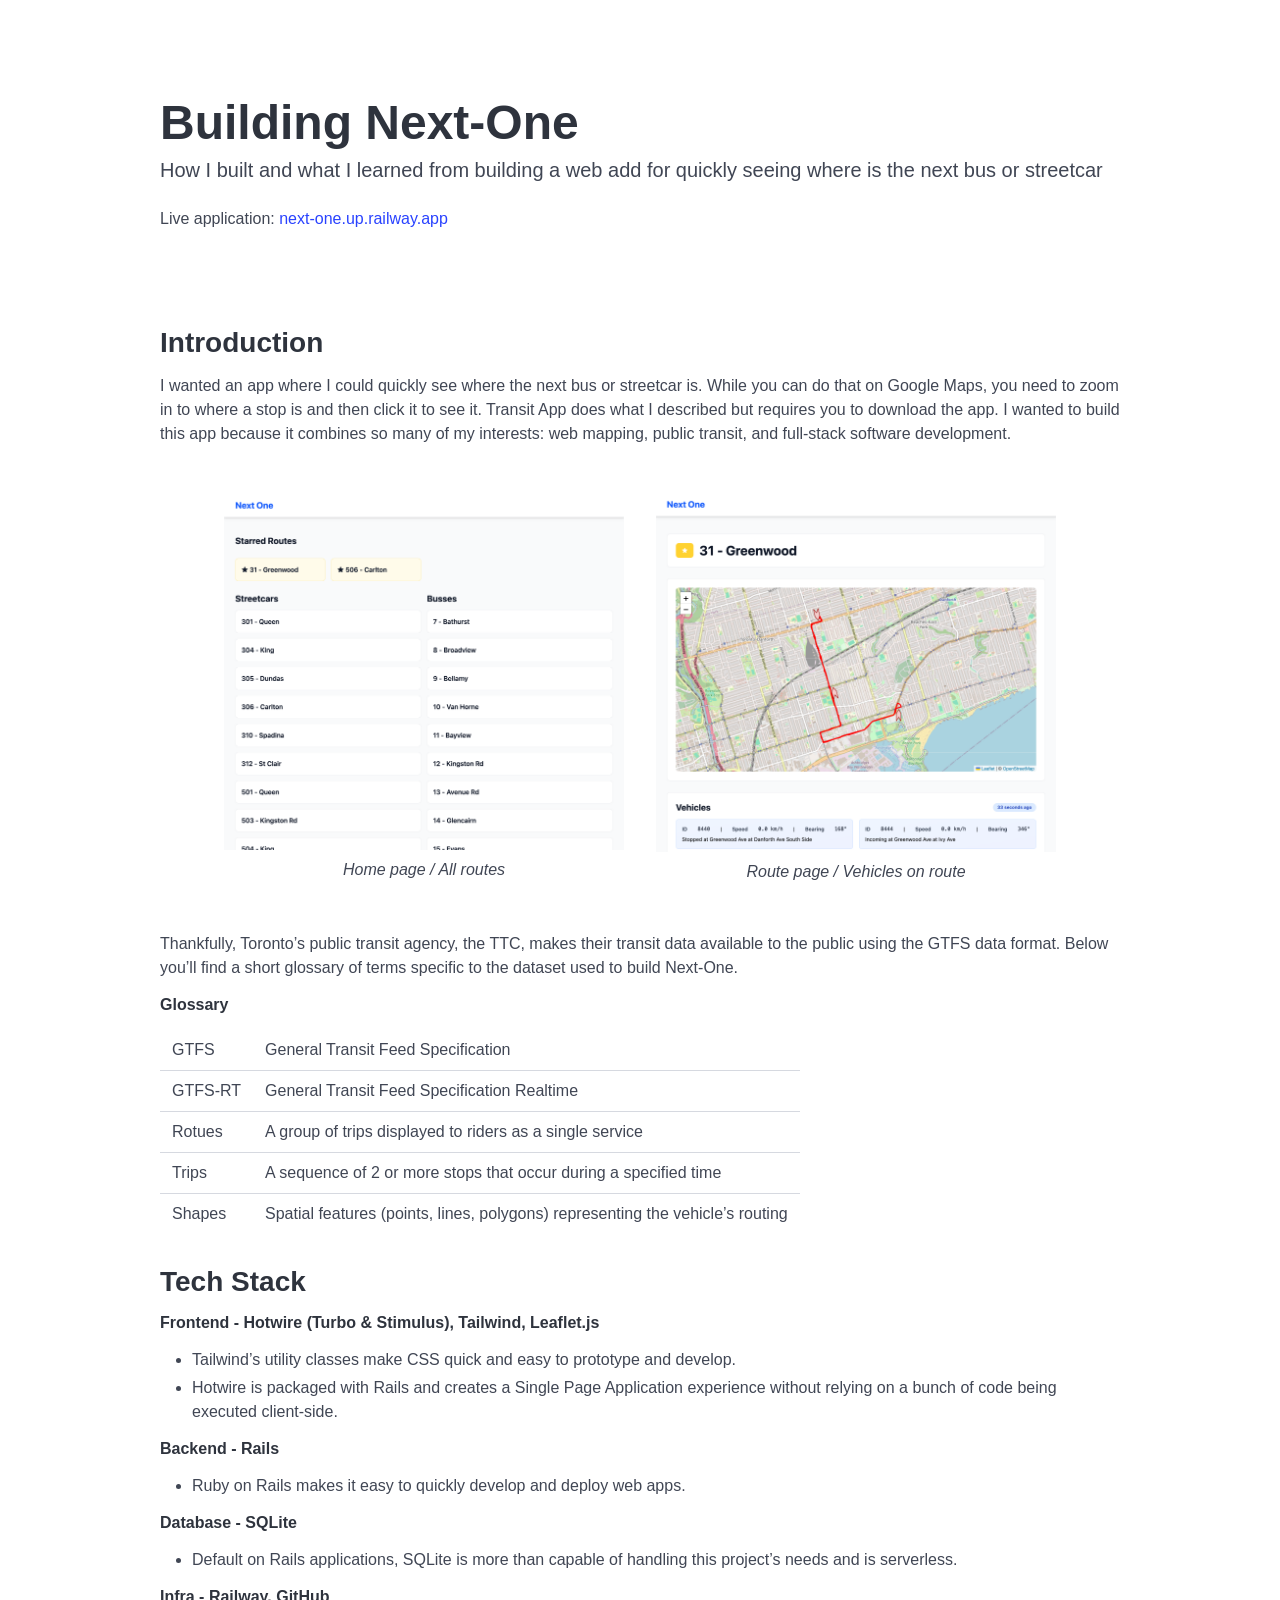
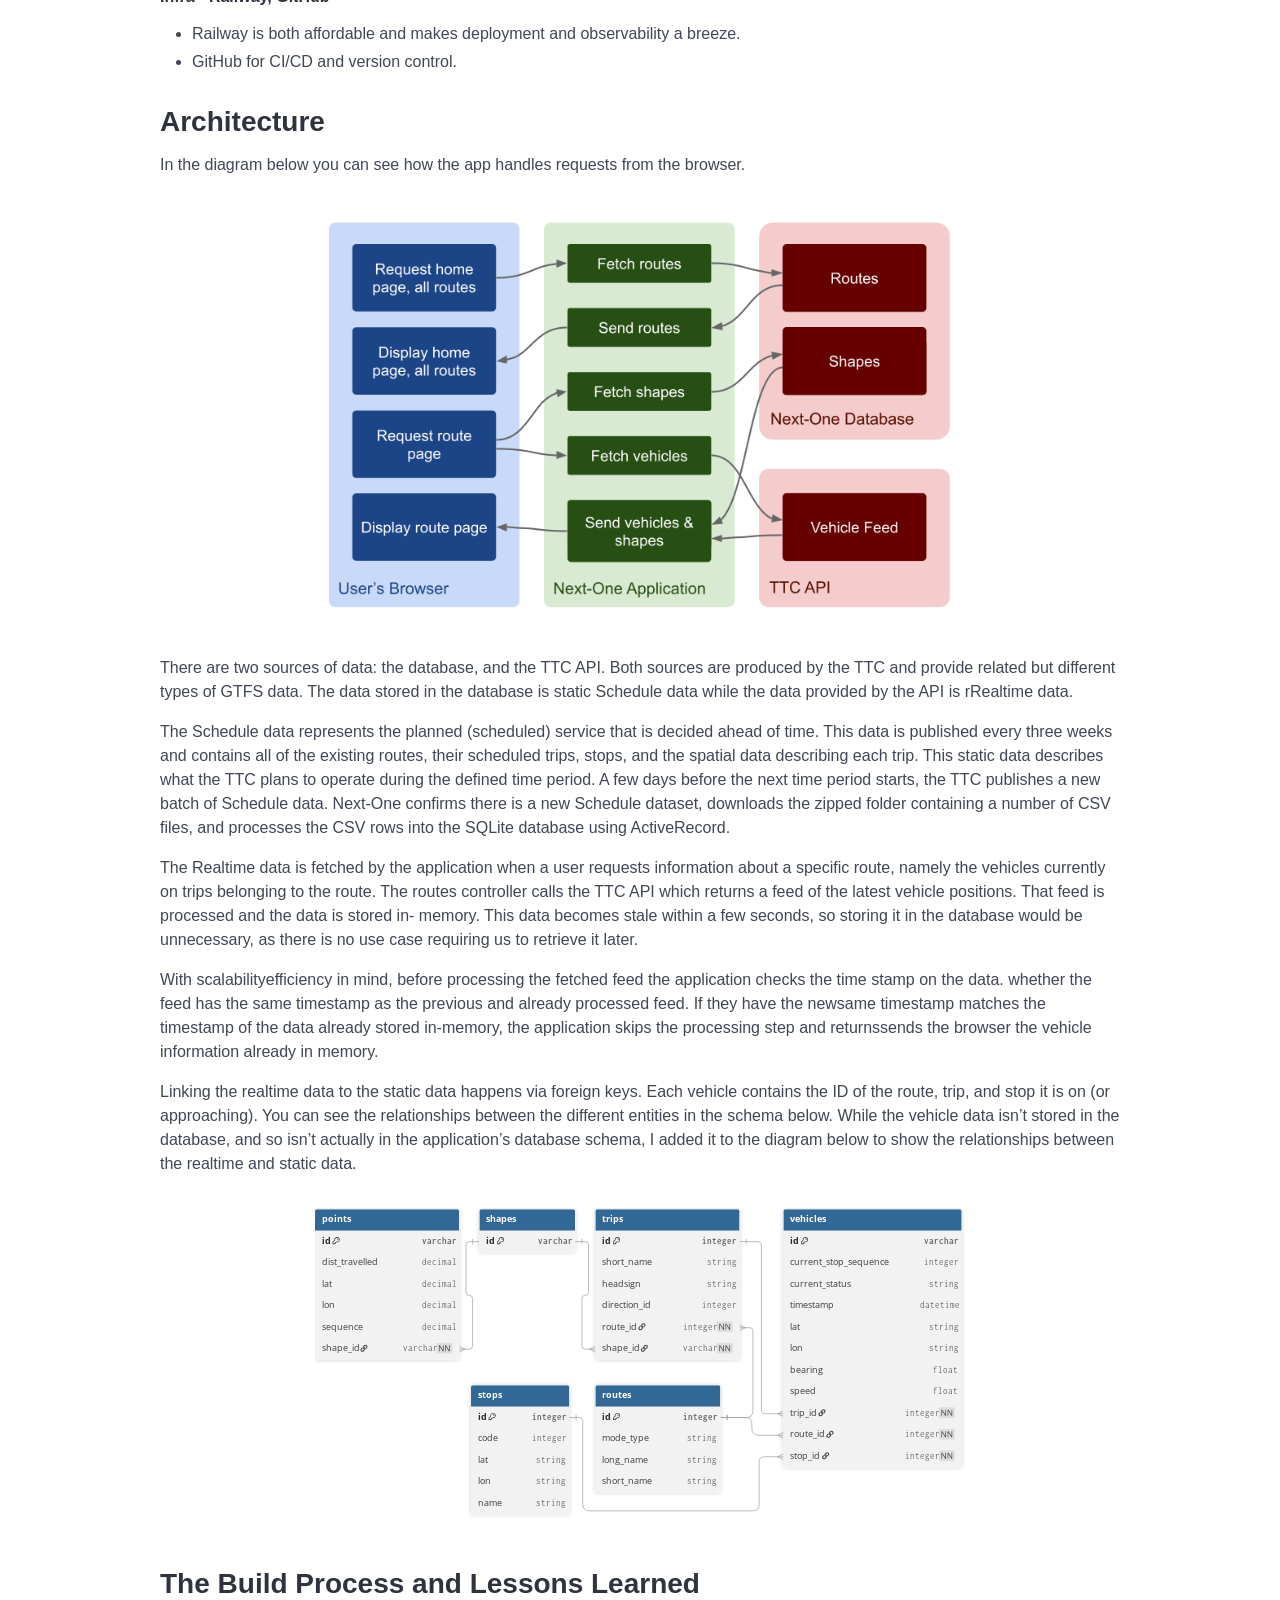
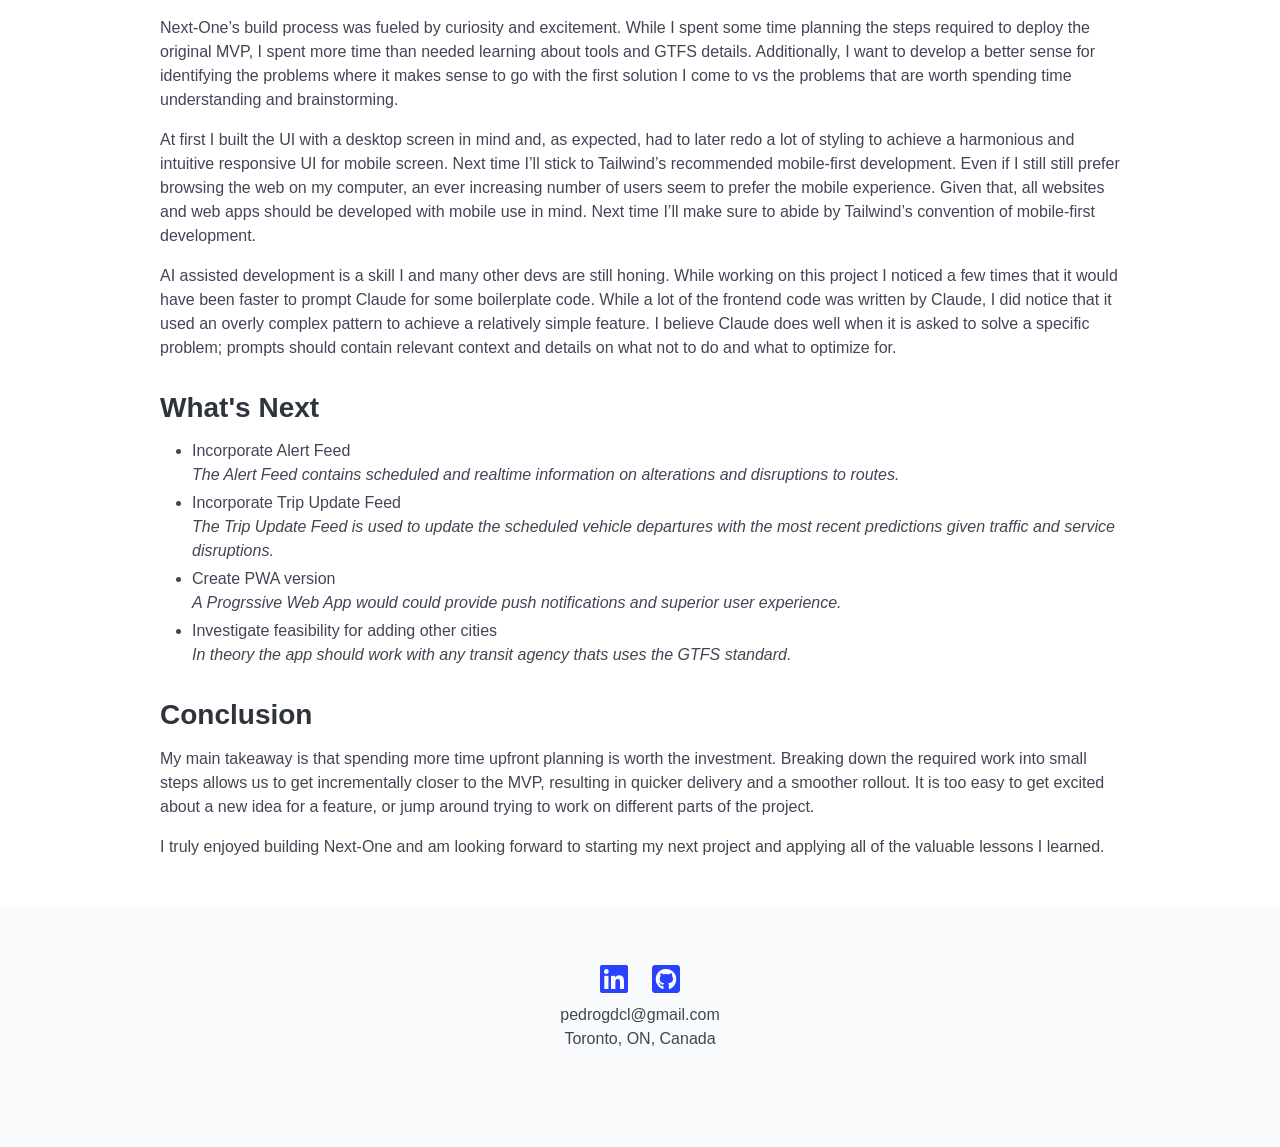
==== next-one.html @ 32d92abd "add next-one blog post" ====
<!DOCTYPE html>
<html lang="en">
    <head>
        <meta charset="utf-8">
        <meta name="viewport" content="width=device-width, initial-scale=1">
        <title>pedrogdclima</title>
        <link rel="stylesheet" href="custom_bulma.css">
        <link rel="stylesheet" href="https://cdnjs.cloudflare.com/ajax/libs/font-awesome/5.15.4/css/all.min.css">
    </head>
    <body>
        <div class="section">
            <div class="container is-max-desktop">
                <div class="title is-1 mt-6 mb-2">Building Next-One</div>
                <div class="subtitle">How I built and what I learned from building a web add for quickly seeing where is the next bus or streetcar</div>
                <div class="">Live application: <a href="https://next-one.up.railway.app/">next-one.up.railway.app</a></div>
            </div>
        </div>
        <div class="section">
            <div class="container is-max-desktop">
                <div class="content">
                    <h2>Introduction</h2>
                    <p>I wanted an app where I could quickly see where the next bus or streetcar is. While you can do that on Google Maps, you need to zoom in to where a stop is and then click it to see it. Transit App does what I described but requires you to download the app. I wanted to build this app because it combines so many of my interests: web mapping, public transit, and full-stack software development.</p>
                    <figure class="side-by-side my-6">
                        <div class="image-item">
                            <img src="./images/screenshot_1.png" width="400">
                            <figcaption><i>Home page / All routes</i></figcaption>
                        </div>
                        <div class="image-item">
                            <img src="./images/screenshot_2.png" width="400">
                            <figcaption><i>Route page / Vehicles on route</i></figcaption>
                        </div>
                    </figure>
                    <p>Thankfully, Toronto’s public transit agency, the TTC, makes their transit data available to the public using the GTFS data format. Below you’ll find a short glossary of terms specific to the dataset used to build Next-One.</p>
                    <h6>Glossary</h6>
                    <table>
                        <tr>
                            <td>GTFS</td>
                            <td>General Transit Feed Specification</td>
                        </tr>
                        <tr>
                            <td>GTFS-RT</td>
                            <td>General Transit Feed Specification Realtime</td>
                        </tr>
                        <tr>
                            <td>Rotues</td>
                            <td>A group of trips displayed to riders as a single service</td>
                        </tr>
                        <tr>
                            <td>Trips</td>
                            <td>A sequence of 2 or more stops that occur during a specified time</td>
                        </tr>
                        <tr>
                            <td>Shapes</td>
                            <td>Spatial features (points, lines, polygons) representing the vehicle’s routing</td>
                        </tr>
                    </table>
                    <h2>Tech Stack</h2>
                    <h6>Frontend - Hotwire (Turbo & Stimulus), Tailwind, Leaflet.js</h6>
                    <ul>
                        <li>Tailwind’s utility classes make CSS quick and easy to prototype and develop.</li>
                        <li>Hotwire is packaged with Rails and creates a Single Page Application experience without relying on a bunch of code being executed client-side.</li>
                    </ul>
                    <h6>Backend - Rails</h6>
                    <ul>
                        <li>Ruby on Rails makes it easy to quickly develop and deploy web apps.</li>
                    </ul>
                    <h6>Database - SQLite</h6>
                    <ul>
                        <li>Default on Rails applications, SQLite is more than capable of handling this project’s needs and is serverless.</li>
                    </ul>
                    <h6>Infra - Railway, GitHub</h6>
                    <ul>
                        <li>Railway is both affordable and makes deployment and observability a breeze.</li>
                        <li>GitHub for CI/CD and version control.</li>
                    </ul>
                    <h2>Architecture</h2>
                    <p>In the diagram below you can see how the app handles requests from the browser.</p>
                    <figure>
                        <img src="./images/flowchart.png" width="650">
                    </figure>
                    <p>There are two sources of data: the database, and the TTC API. Both sources are produced by the TTC and provide related but different types of GTFS data. The data stored in the database is static Schedule data while the data provided by the API is rRealtime data.
                    <p>The Schedule data represents the planned (scheduled) service that is decided ahead of time. This data is published every three weeks and contains all of the existing routes, their scheduled trips, stops, and the spatial data describing each trip. This static data describes what the TTC plans to operate during the defined time period. A few days before the next time period starts, the TTC publishes a new batch of Schedule data. Next-One confirms there is a new Schedule dataset, downloads the zipped folder containing a number of CSV files, and processes the CSV rows into the SQLite database using ActiveRecord.</p>
                    <p>The Realtime data is fetched by the application when a user requests information about a specific route, namely the vehicles currently on trips belonging to the route. The routes controller calls the TTC API which returns a feed of the latest vehicle positions. That feed is processed and the data is stored in- memory. This data becomes stale within a few seconds, so storing it in the database would be unnecessary, as there is no use case requiring us to retrieve it later.</p>
                    <p>With scalabilityefficiency in mind, before processing the fetched feed the application checks the time stamp on the data. whether the feed has the same timestamp as the previous and already processed feed. If they have the newsame timestamp matches the timestamp of the data already stored in-memory, the application skips the processing step and returnssends the browser the vehicle information already in memory.</p>
                    <p>Linking the realtime data to the static data happens via foreign keys. Each vehicle contains the ID of the route, trip, and stop it is on (or approaching). You can see the relationships between the different entities in the schema below. While the  vehicle data isn’t stored in the database, and so isn’t actually in the application’s database schema, I added it to the diagram below to show the relationships between the realtime and static data.</p>
                    <figure>
                        <img src="./images/schema.svg" width="650">
                    </figure>
                    <h2>The Build Process and Lessons Learned</h2>
                    <p>Next-One’s build process was fueled by curiosity and excitement. While I spent some time planning the steps required to deploy the original MVP, I spent more time than needed learning about tools and GTFS details. Additionally, I want to develop a better sense for identifying the problems where it makes sense to go with the first solution I come to vs the problems that are worth spending time understanding and brainstorming.</p>
                    <p>At first I built the UI with a desktop screen in mind and, as expected, had to later redo a lot of styling to achieve a harmonious and intuitive responsive UI for mobile screen. Next time I’ll stick to Tailwind’s recommended mobile-first development. Even if I still still prefer browsing the web on my computer, an ever increasing number of users seem to prefer the mobile experience. Given that, all websites and web apps should be developed with mobile use in mind. Next time I’ll make sure to abide by Tailwind’s convention of mobile-first development.</p>
                    <p>AI assisted development is a skill I and many other devs are still honing. While working on this project I noticed a few times that it would have been faster to prompt Claude for some boilerplate code. While a lot of the frontend code was written by Claude, I did notice that it used an overly complex pattern to achieve a relatively simple feature. I believe Claude does well when it is asked to solve a specific problem; prompts should contain relevant context and details on what not to do and what to optimize for.</p>
                    <h2>What's Next</h2>
                    <ul>
                        <li>
                            Incorporate Alert Feed</br>
                            <em>The Alert Feed contains scheduled and realtime information on alterations and disruptions to routes.</em>
                        </li>
                        <li>
                            Incorporate Trip Update Feed</br>
                            <em>The Trip Update Feed is used to update the scheduled vehicle departures with the most recent predictions given traffic and service disruptions.</em>
                        </li>
                        <li>
                            Create PWA version</br>
                            <em>A Progrssive Web App would could provide push notifications and superior user experience.</em>
                        </li>
                        <li>
                            Investigate feasibility for adding other cities</br>
                            <em>In theory the app should work with any transit agency thats uses the GTFS standard.</em>
                        </li>
                    </ul>
                    <h2>Conclusion</h2>
                    <p>My main takeaway is that spending more time upfront planning is worth the investment. Breaking down the required work into small steps allows us to get incrementally closer to the MVP, resulting in quicker delivery and a smoother rollout. It is too easy to get excited about a new idea for a feature, or jump around trying to work on different parts of the project.</p>
                    <p>I truly enjoyed building Next-One and am looking forward to starting my next project and applying all of the valuable lessons I learned.</p>
                </div>
            </div>
        </div>
        <footer class="footer has-text-centered">
            <div class="container layer">
            <button class="icon is-large">
                <a href="https://linkedin.com/in/pedro-gdc-lima"><i class="fab fa-linkedin fa-2x"></i></a>
            </button>
            <button class="icon is-large">
                <a href="https://github.com/pedrogdclima"><i class="fab fa-github-square fa-2x"></i></a>
            </button>
            </div>
            <div class="content">
            <p>pedrogdcl@gmail.com</br>Toronto, ON, Canada</p>
            </div>
        </footer>
    </body>
</html>
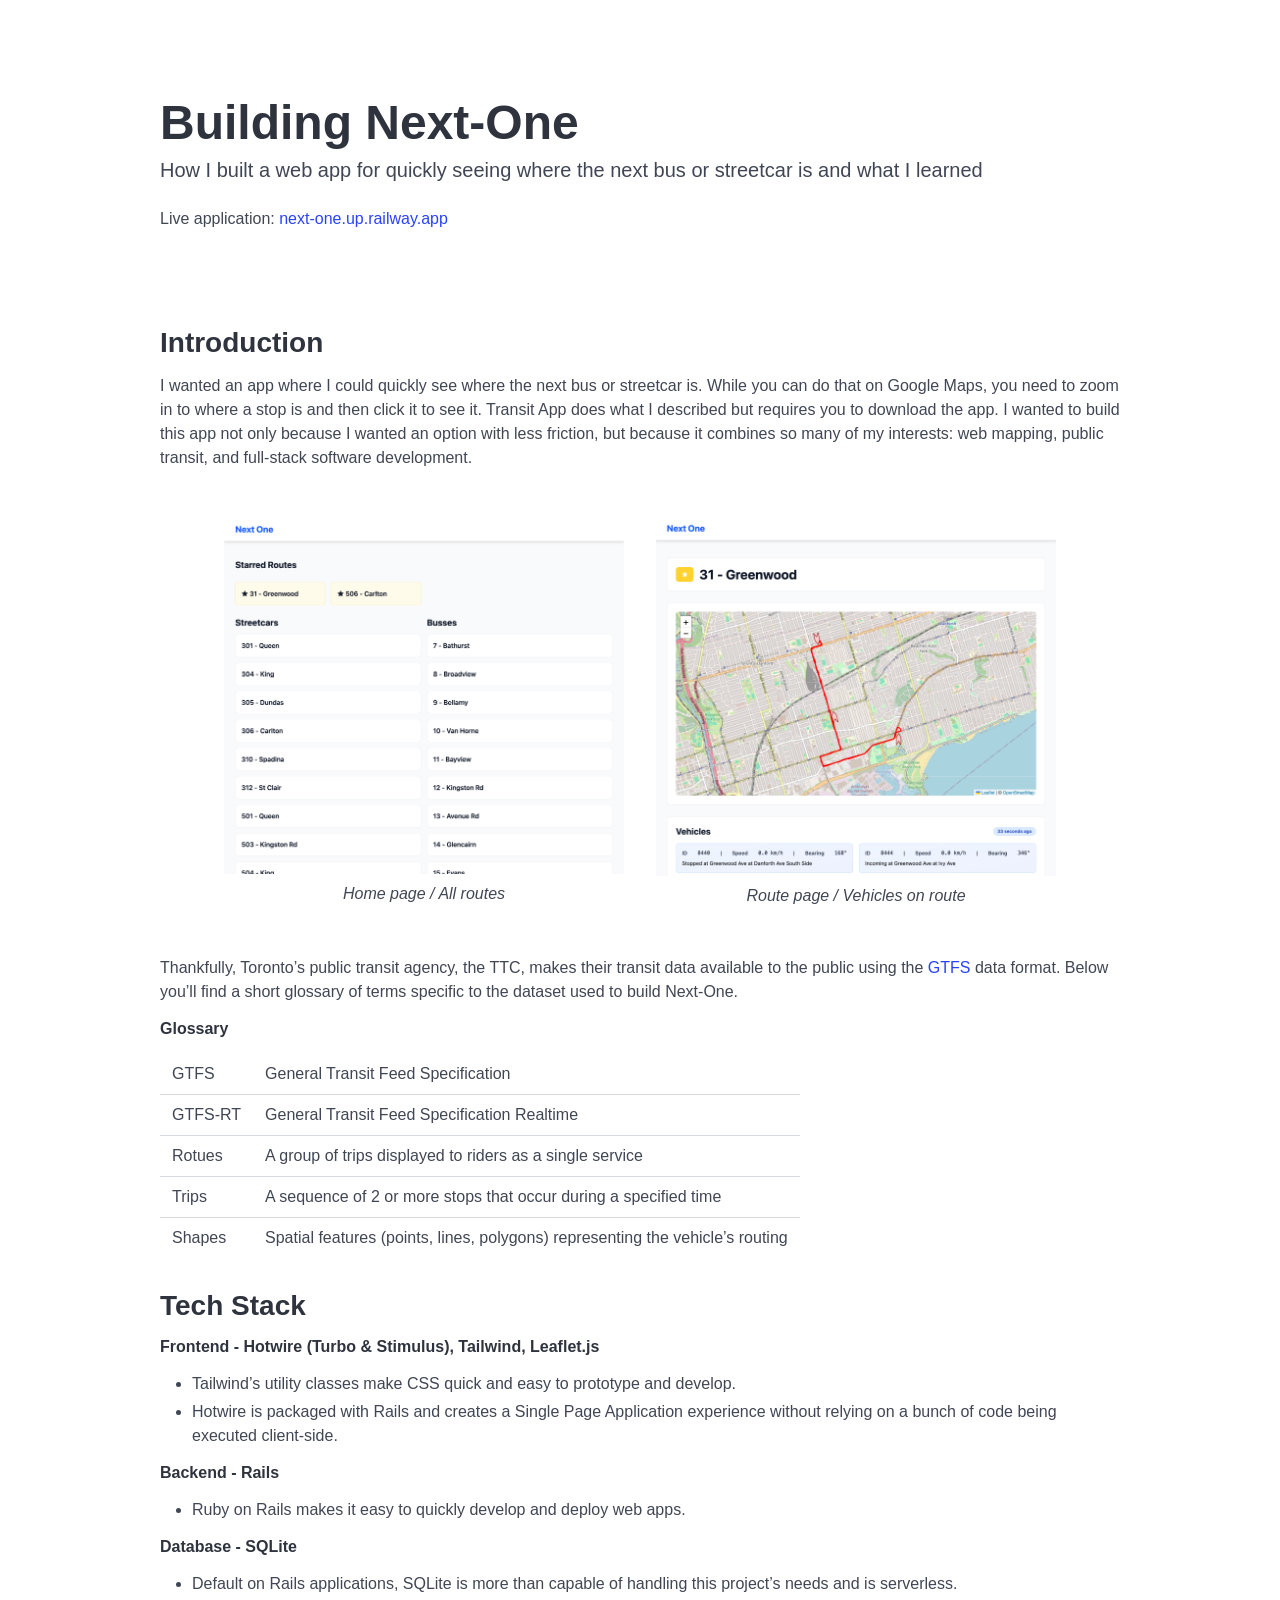
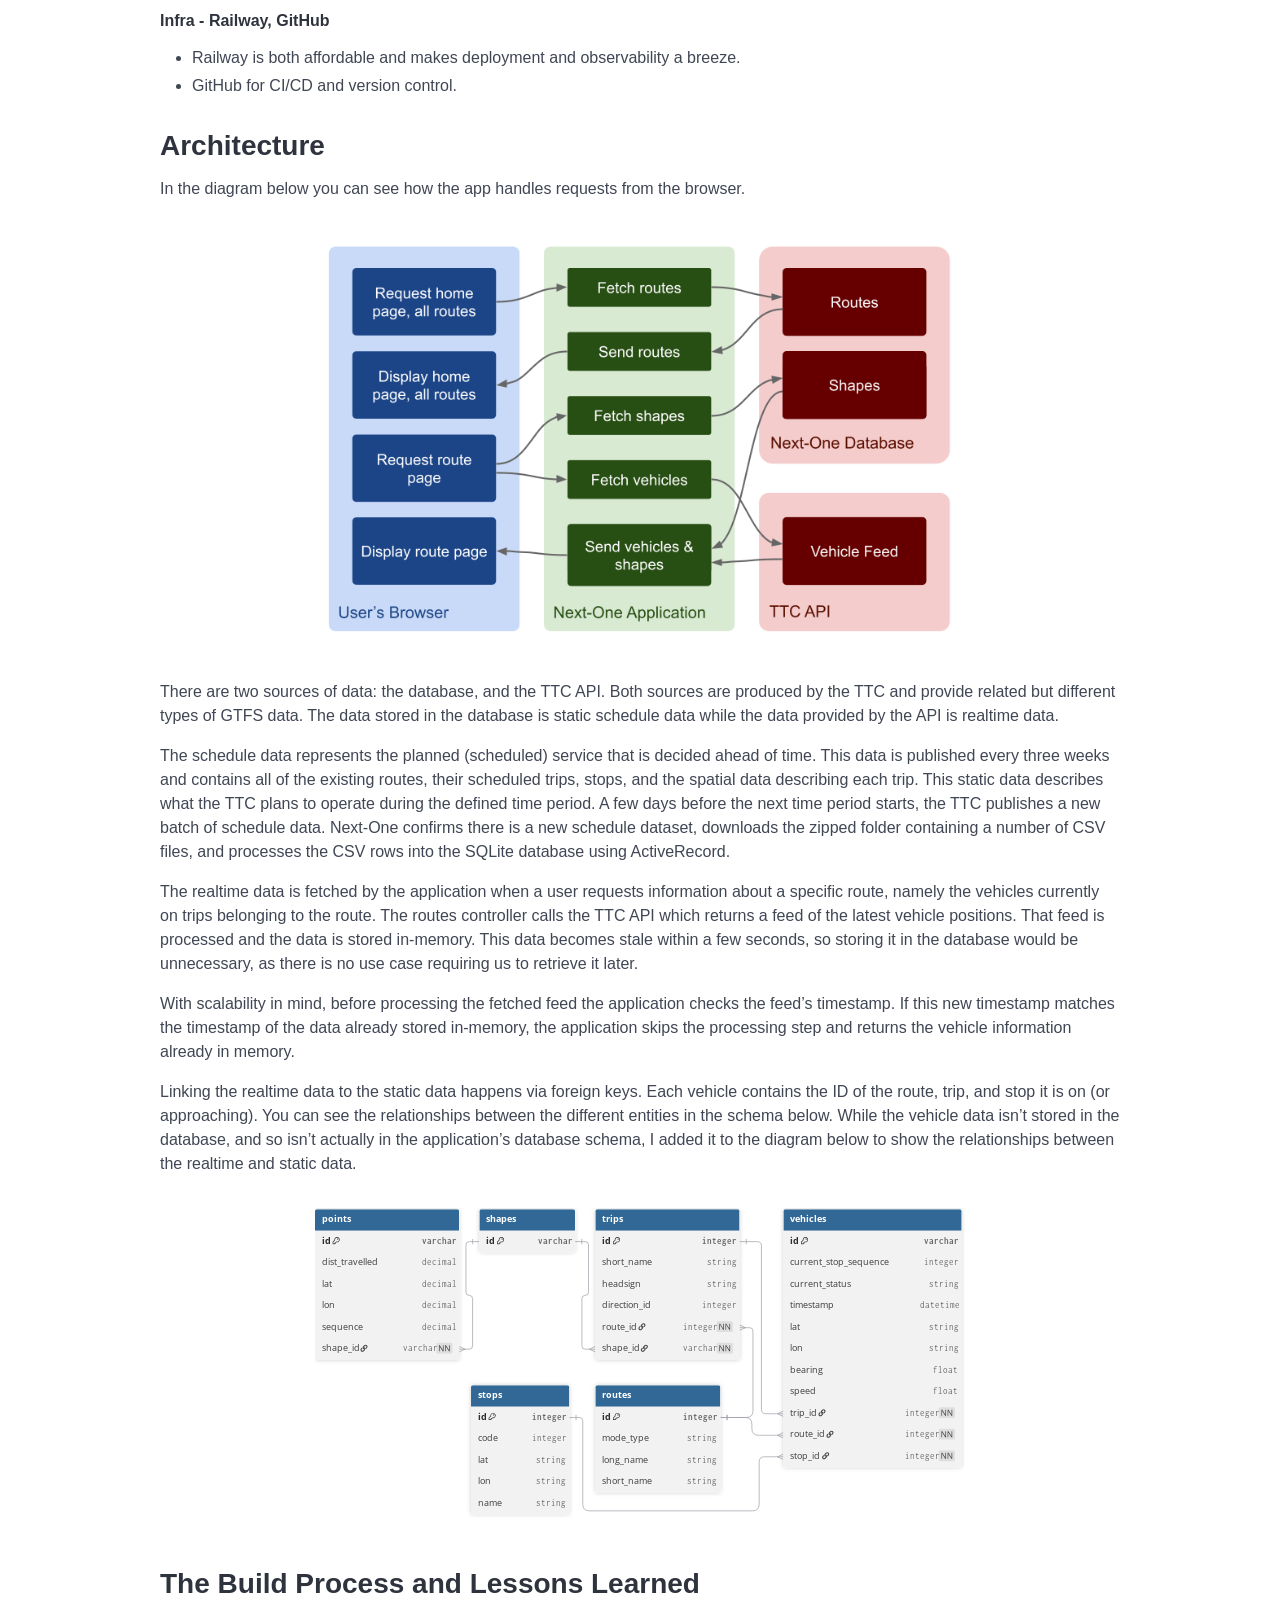
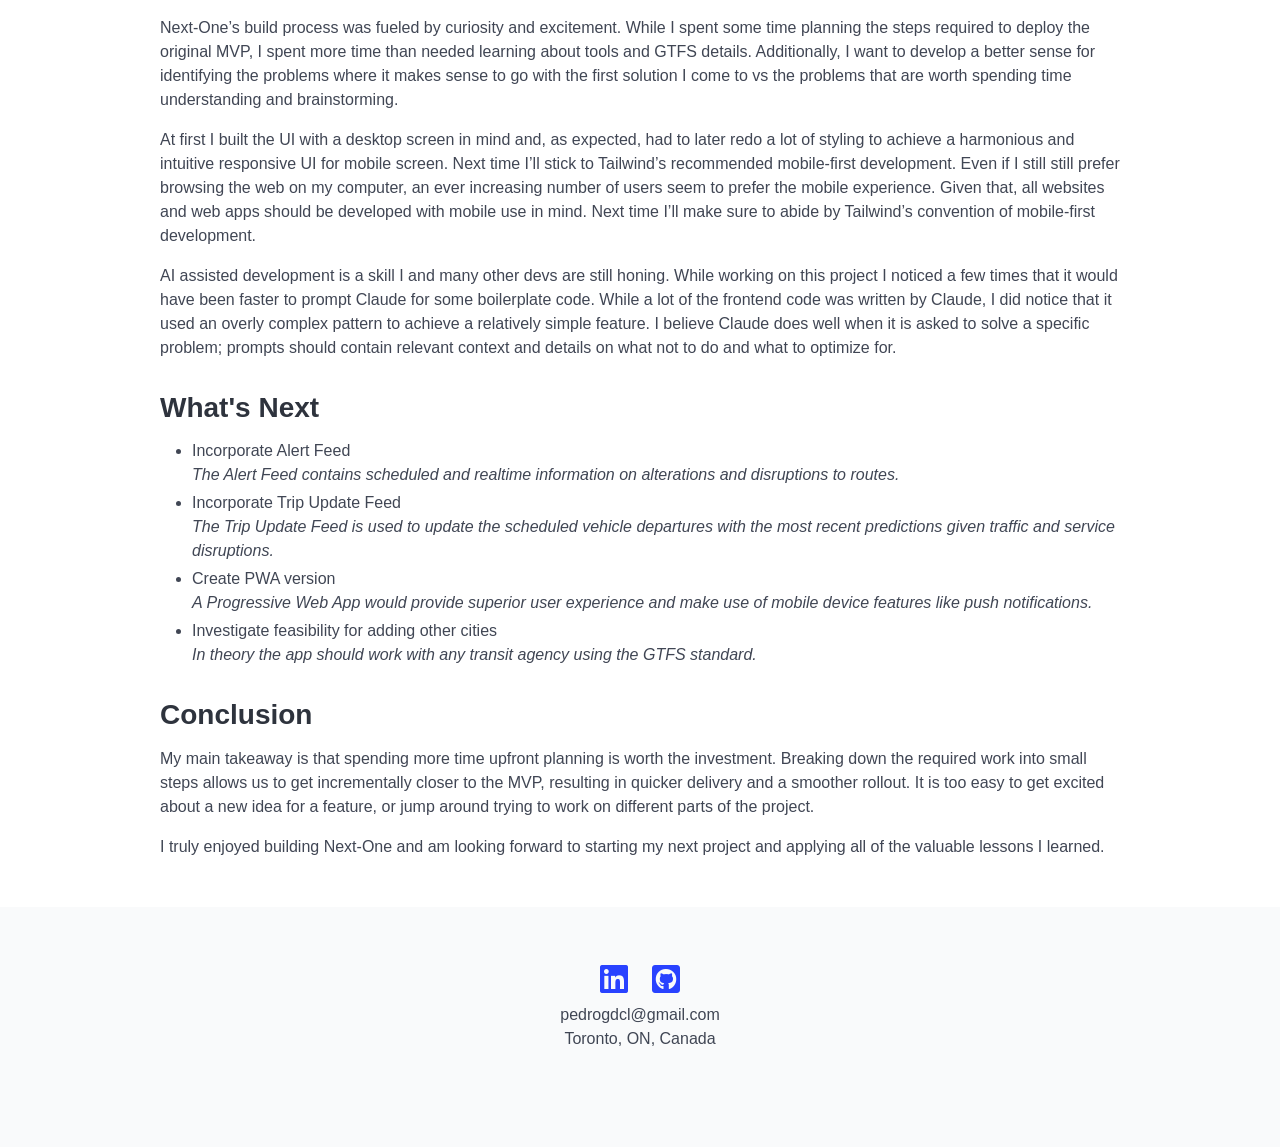
==== commit 5caf9194: "fix text issues" ====
--- a/next-one.html
+++ b/next-one.html
@@ -11,7 +11,7 @@
         <div class="section">
             <div class="container is-max-desktop">
                 <div class="title is-1 mt-6 mb-2">Building Next-One</div>
-                <div class="subtitle">How I built and what I learned from building a web add for quickly seeing where is the next bus or streetcar</div>
+                <div class="subtitle">How I built a web app for quickly seeing where the next bus or streetcar is and what I learned</div>
                 <div class="">Live application: <a href="https://next-one.up.railway.app/">next-one.up.railway.app</a></div>
             </div>
         </div>
@@ -19,7 +19,7 @@
             <div class="container is-max-desktop">
                 <div class="content">
                     <h2>Introduction</h2>
-                    <p>I wanted an app where I could quickly see where the next bus or streetcar is. While you can do that on Google Maps, you need to zoom in to where a stop is and then click it to see it. Transit App does what I described but requires you to download the app. I wanted to build this app because it combines so many of my interests: web mapping, public transit, and full-stack software development.</p>
+                    <p>I wanted an app where I could quickly see where the next bus or streetcar is. While you can do that on Google Maps, you need to zoom in to where a stop is and then click it to see it. Transit App does what I described but requires you to download the app. I wanted to build this app not only because I wanted an option with less friction, but because it combines so many of my interests: web mapping, public transit, and full-stack software development.</p>
                     <figure class="side-by-side my-6">
                         <div class="image-item">
                             <img src="./images/screenshot_1.png" width="400">
@@ -30,7 +30,7 @@
                             <figcaption><i>Route page / Vehicles on route</i></figcaption>
                         </div>
                     </figure>
-                    <p>Thankfully, Toronto’s public transit agency, the TTC, makes their transit data available to the public using the GTFS data format. Below you’ll find a short glossary of terms specific to the dataset used to build Next-One.</p>
+                    <p>Thankfully, Toronto’s public transit agency, the TTC, makes their transit data available to the public using the <a href="https://gtfs.org/">GTFS</a> data format. Below you’ll find a short glossary of terms specific to the dataset used to build Next-One.</p>
                     <h6>Glossary</h6>
                     <table>
                         <tr>
@@ -78,10 +78,10 @@
                     <figure>
                         <img src="./images/flowchart.png" width="650">
                     </figure>
-                    <p>There are two sources of data: the database, and the TTC API. Both sources are produced by the TTC and provide related but different types of GTFS data. The data stored in the database is static Schedule data while the data provided by the API is rRealtime data.
-                    <p>The Schedule data represents the planned (scheduled) service that is decided ahead of time. This data is published every three weeks and contains all of the existing routes, their scheduled trips, stops, and the spatial data describing each trip. This static data describes what the TTC plans to operate during the defined time period. A few days before the next time period starts, the TTC publishes a new batch of Schedule data. Next-One confirms there is a new Schedule dataset, downloads the zipped folder containing a number of CSV files, and processes the CSV rows into the SQLite database using ActiveRecord.</p>
-                    <p>The Realtime data is fetched by the application when a user requests information about a specific route, namely the vehicles currently on trips belonging to the route. The routes controller calls the TTC API which returns a feed of the latest vehicle positions. That feed is processed and the data is stored in- memory. This data becomes stale within a few seconds, so storing it in the database would be unnecessary, as there is no use case requiring us to retrieve it later.</p>
-                    <p>With scalabilityefficiency in mind, before processing the fetched feed the application checks the time stamp on the data. whether the feed has the same timestamp as the previous and already processed feed. If they have the newsame timestamp matches the timestamp of the data already stored in-memory, the application skips the processing step and returnssends the browser the vehicle information already in memory.</p>
+                    <p>There are two sources of data: the database, and the TTC API. Both sources are produced by the TTC and provide related but different types of GTFS data. The data stored in the database is static schedule data while the data provided by the API is realtime data.</p>
+                    <p>The schedule data represents the planned (scheduled) service that is decided ahead of time. This data is published every three weeks and contains all of the existing routes, their scheduled trips, stops, and the spatial data describing each trip. This static data describes what the TTC plans to operate during the defined time period. A few days before the next time period starts, the TTC publishes a new batch of schedule data. Next-One confirms there is a new schedule dataset, downloads the zipped folder containing a number of CSV files, and processes the CSV rows into the SQLite database using ActiveRecord.</p>
+                    <p>The realtime data is fetched by the application when a user requests information about a specific route, namely the vehicles currently on trips belonging to the route. The routes controller calls the TTC API which returns a feed of the latest vehicle positions. That feed is processed and the data is stored in-memory. This data becomes stale within a few seconds, so storing it in the database would be unnecessary, as there is no use case requiring us to retrieve it later.</p>
+                    <p>With scalability in mind, before processing the fetched feed the application checks the feed’s timestamp. If this new timestamp matches the timestamp of the data already stored in-memory, the application skips the processing step and returns the vehicle information already in memory.</p>
                     <p>Linking the realtime data to the static data happens via foreign keys. Each vehicle contains the ID of the route, trip, and stop it is on (or approaching). You can see the relationships between the different entities in the schema below. While the  vehicle data isn’t stored in the database, and so isn’t actually in the application’s database schema, I added it to the diagram below to show the relationships between the realtime and static data.</p>
                     <figure>
                         <img src="./images/schema.svg" width="650">
@@ -102,11 +102,11 @@
                         </li>
                         <li>
                             Create PWA version</br>
-                            <em>A Progrssive Web App would could provide push notifications and superior user experience.</em>
+                            <em>A Progressive Web App would provide superior user experience and make use of mobile device features like push notifications.</em>
                         </li>
                         <li>
                             Investigate feasibility for adding other cities</br>
-                            <em>In theory the app should work with any transit agency thats uses the GTFS standard.</em>
+                            <em>In theory the app should work with any transit agency using the GTFS standard.</em>
                         </li>
                     </ul>
                     <h2>Conclusion</h2>
